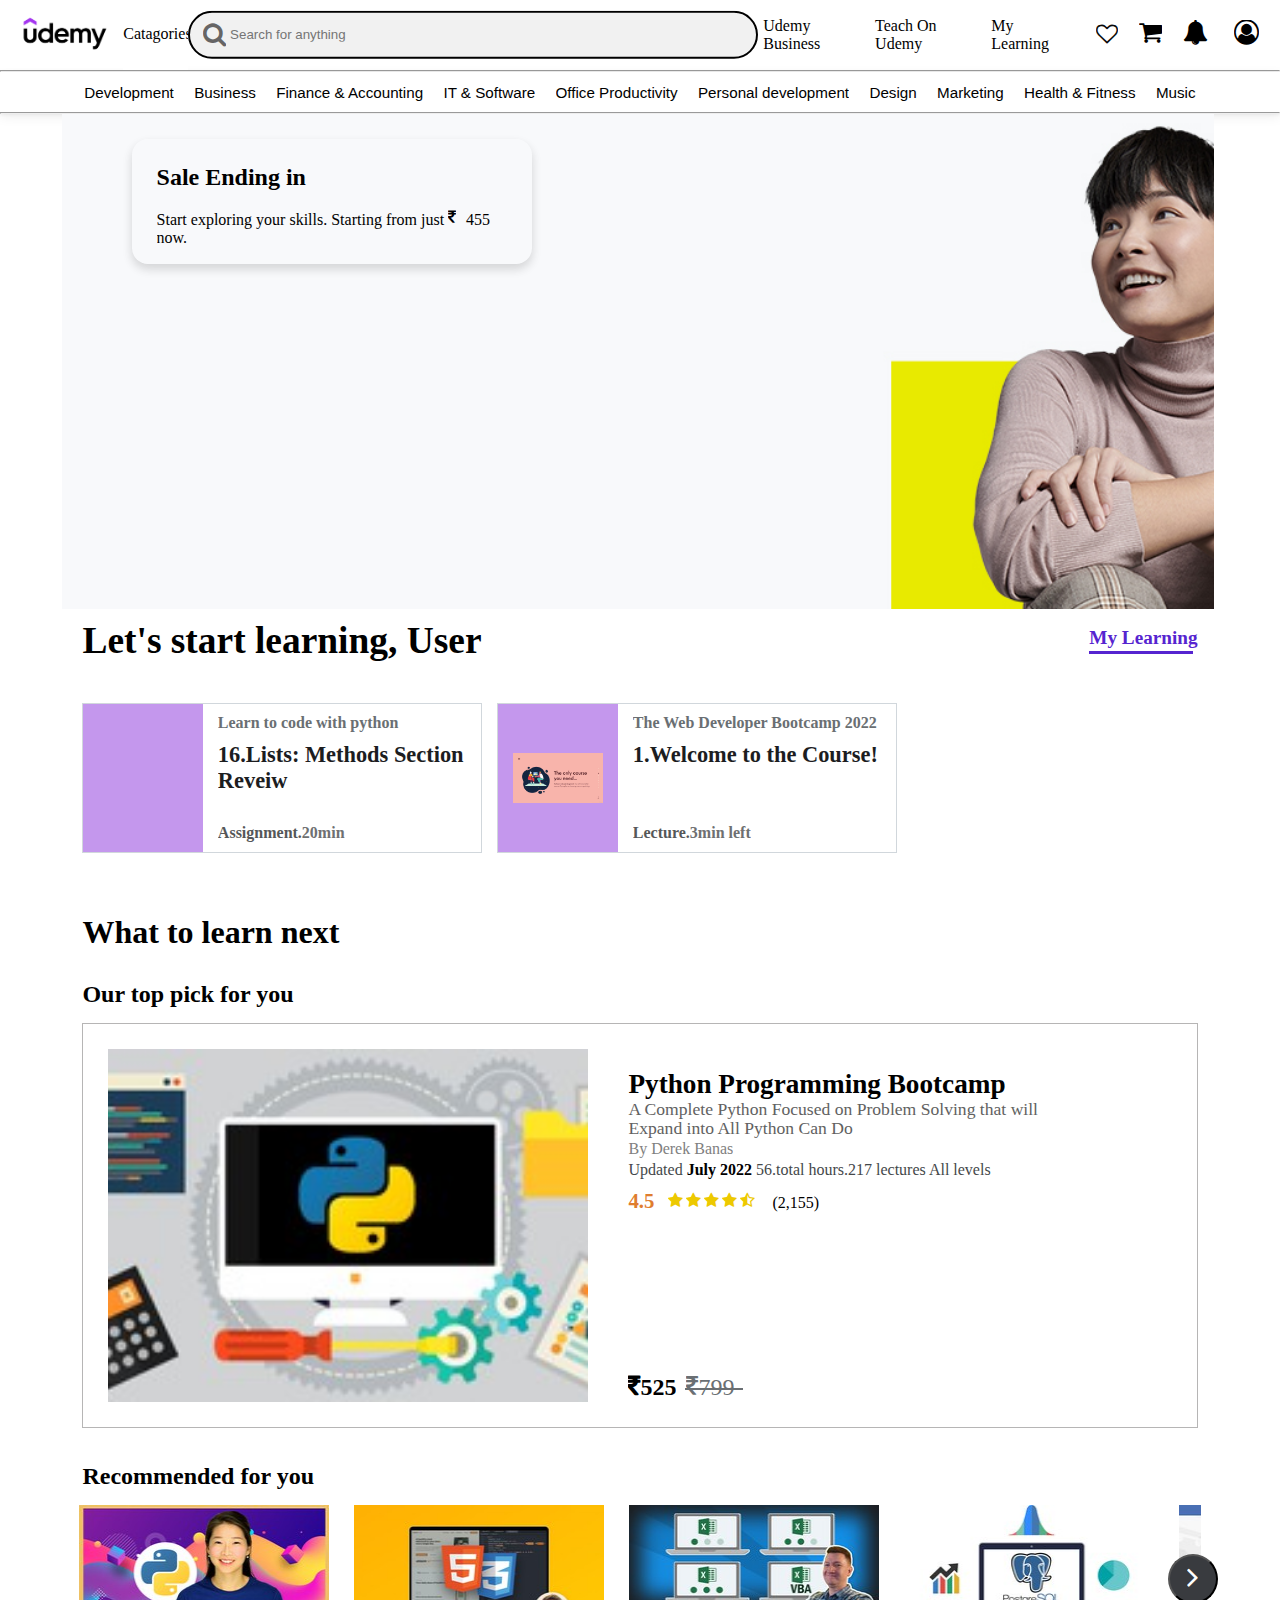
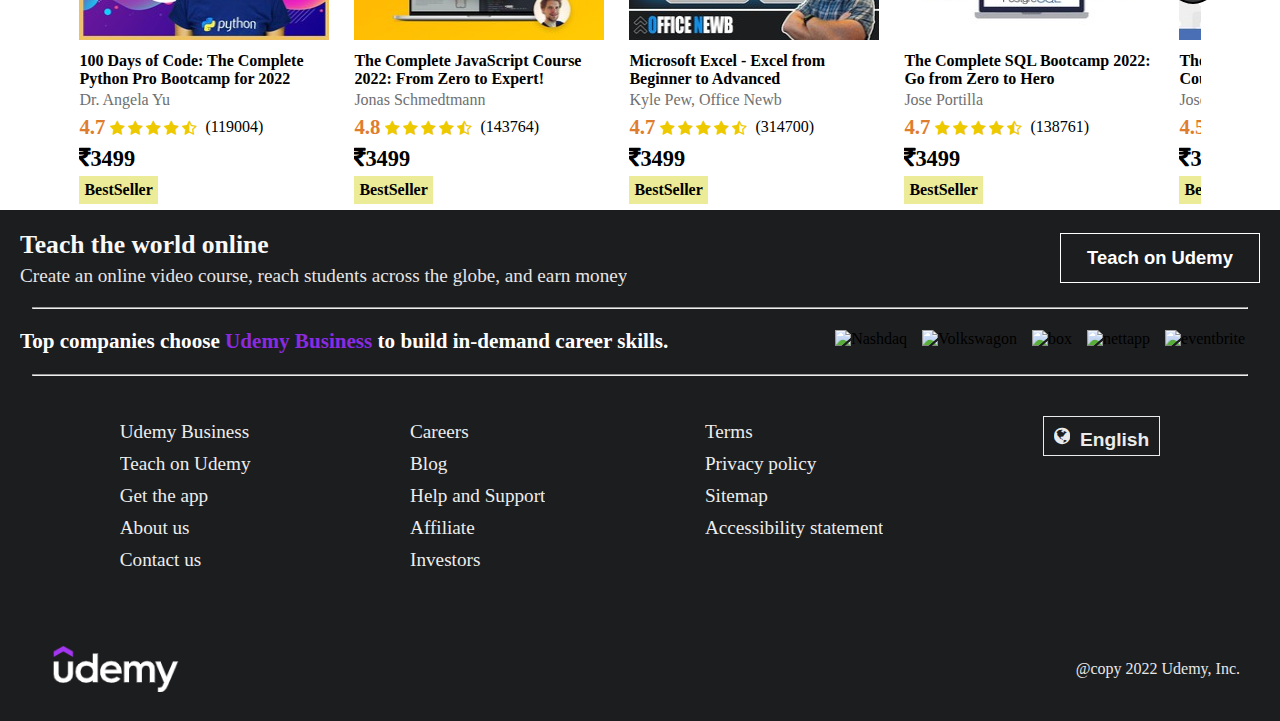
==== index.html @ 0c83ddd2 "Rename MAIN.html to index.html" ====
<!DOCTYPE html>
<html lang="en">
<head>
    <meta charset="UTF-8">
    <meta http-equiv="X-UA-Compatible" content="IE=edge">
    <meta name="viewport" content="width=device-width, initial-scale=1.0">
    <title>MAIN</title>
    <link rel="stylesheet" href="Navbar.css">
    <link rel="stylesheet" href="Course_nav.css">
    <link rel="stylesheet" href="background.css">
    <link rel="stylesheet" href="footer.css">
    <link rel="stylesheet" href="https://cdnjs.cloudflare.com/ajax/libs/font-awesome/4.7.0/css/font-awesome.min.css">
    <link rel="stylesheet" href="Catagory.css">
    <link rel="stylesheet" href="Main_content.css">
</head>
<body>
    <div class="header">
        <div class="logo">
            <img src="default-meta-image-v2.png" alt="udemy">
        </div>
        <div id="catagories">
            <div id="catagories_txt">Catagories</div>
            <ul id="catagory_course_list">
                <li id="Development" class="catagory_items"><div class="submenu-1_text">Development<i class="fa fa-angle-right"></i></div>
                    <ul id="development_list" class="catagory_sub_list">
                        <li id="webdev" class="development_items"><div class="submenu-2_text">Web Development<i class="fa fa-angle-right"></i></div>
                            <ul id="webdev_list" class="sub_Devlopment_list sub_sub_list">
                                <li class="sub_development_items"><div class="submenu-3_text">Popular Topics</div></li>
                                <li class="sub_development_items"><div class="submenu-3_text">Javascript<i class="fa fa-angle-right"></i></div></li>
                                <li class="sub_development_items"><div class="submenu-3_text">React<i class="fa fa-angle-right"></i></div></li>
                                <li class="sub_development_items"><div class="submenu-3_text">Angular<i class="fa fa-angle-right"></i></div></li>
                                <li class="sub_development_items"><div class="submenu-3_text">CSS<i class="fa fa-angle-right"></i></div></li>
                                <li class="sub_development_items"><div class="submenu-3_text">Node.Js<i class="fa fa-angle-right"></i></div></li>
                                <li class="sub_development_items"><div class="submenu-3_text">PHP<i class="fa fa-angle-right"></i></div></li>
                                <li class="sub_development_items"><div class="submenu-3_text">HTML5<i class="fa fa-angle-right"></i></div></li>
                                <li class="sub_development_items"><div class="submenu-3_text">Vue JS<i class="fa fa-angle-right"></i></div></li>
                            </ul>
                        </li>
                        <li id="dataSc"class="development_items"><div class="submenu-2_text">Data Science<i class="fa fa-angle-right"></i></div>
                            <ul id="dataSc_list" class="sub_Devlopment_list">
                                <li class="sub_development_items"><div class="submenu-3_text">Popular Topics</div></li>
                                <li class="sub_development_items"><div class="submenu-3_text">Python<i class="fa fa-angle-right"></i></div></li>
                                <li class="sub_development_items"><div class="submenu-3_text">Machine Learning<i class="fa fa-angle-right"></i></div></li>
                                <li class="sub_development_items"><div class="submenu-3_text">Deep Learning<i class="fa fa-angle-right"></i></div></li>
                                <li class="sub_development_items"><div class="submenu-3_text">Data Analysis<i class="fa fa-angle-right"></i></div></li>
                                <li class="sub_development_items"><div class="submenu-3_text">Artificial Intelligence<i class="fa fa-angle-right"></i></div></li>
                                <li class="sub_development_items"><div class="submenu-3_text">R (Programming Language)<i class="fa fa-angle-right"></i></div></li>
                                <li class="sub_development_items"><div class="submenu-3_text">Statistics<i class="fa fa-angle-right"></i></div></li>
                                <li class="sub_development_items"><div class="submenu-3_text">Natural Language Processing<i class="fa fa-angle-right"></i></div></li>
                            </ul>
                        </li>
                        <li id="Mobdev" class="development_items"><div class="submenu-2_text">Mobile Development<i class="fa fa-angle-right"></i></div>
                            <ul id="Mobdev_list" class="sub_Devlopment_list">
                                <li class="sub_development_items"><div class="submenu-3_text">Popular Topics</div></li>
                                <li class="sub_development_items"><div class="submenu-3_text">Google Flutter<i class="fa fa-angle-right"></i></div></li>
                                <li class="sub_development_items"><div class="submenu-3_text">IOS Development<i class="fa fa-angle-right"></i></div></li>
                                <li class="sub_development_items"><div class="submenu-3_text">Android Development<i class="fa fa-angle-right"></i></div></li>
                                <li class="sub_development_items"><div class="submenu-3_text">Swift<i class="fa fa-angle-right"></i></div></li>
                                <li class="sub_development_items"><div class="submenu-3_text">React Native<i class="fa fa-angle-right"></i></div></li>
                                <li class="sub_development_items"><div class="submenu-3_text">Dart (Programming Language)<i class="fa fa-angle-right"></i></div></li>
                                <li class="sub_development_items"><div class="submenu-3_text">Kotlin<i class="fa fa-angle-right"></i></div></li>
                                <li class="sub_development_items"><div class="submenu-3_text">Mobile App Development<i class="fa fa-angle-right"></i></div></li>
                                <li class="sub_development_items"><div class="submenu-3_text">SwiftUI<i class="fa fa-angle-right"></i></div></li>
                            </ul>
                        </li>
                        <li id="progLang" class="development_items"><div class="submenu-2_text">Programming Languages<i class="fa fa-angle-right"></i></div>
                            <ul id="progLang_list"class="sub_Devlopment_list">
                                <li class="sub_development_items"><div class="submenu-3_text">Popular Topics</div></li>
                                <li class="sub_development_items"><div class="submenu-3_text">Python<i class="fa fa-angle-right"></i></div></li>
                                <li class="sub_development_items"><div class="submenu-3_text">Java<i class="fa fa-angle-right"></i></div></li>
                                <li class="sub_development_items"><div class="submenu-3_text">C#<i class="fa fa-angle-right"></i></div></li>
                                <li class="sub_development_items"><div class="submenu-3_text">React<i class="fa fa-angle-right"></i></div></li>
                                <li class="sub_development_items"><div class="submenu-3_text">C++<i class="fa fa-angle-right"></i></div></li>
                                <li class="sub_development_items"><div class="submenu-3_text">Javascript<i class="fa fa-angle-right"></i></div></li>
                                <li class="sub_development_items"><div class="submenu-3_text">Go (Programming Language)<i class="fa fa-angle-right"></i></div></li>
                                <li class="sub_development_items"><div class="submenu-3_text">Spring Framework<i class="fa fa-angle-right"></i></div></li>
                                <li class="sub_development_items"><div class="submenu-3_text">C (Programming Language)<i class="fa fa-angle-right"></i></div></li>
                            </ul>
                        </li>
                        <li id="gameDev" class="development_items"><div class="submenu-2_text">Game Development<i class="fa fa-angle-right"></i></div>
                            <ul id="gameDev_list" class="sub_Devlopment_list">
                                <li class="sub_development_items"><div class="submenu-3_text">Popular Topics</div></li>
                                <li class="sub_development_items"><div class="submenu-3_text">Unity<i class="fa fa-angle-right"></i></div></li>
                                <li class="sub_development_items"><div class="submenu-3_text">Unreal Engine<i class="fa fa-angle-right"></i></div></li>
                                <li class="sub_development_items"><div class="submenu-3_text">Game Development Fundamentals<i class="fa fa-angle-right"></i></div></li>
                                <li class="sub_development_items"><div class="submenu-3_text">C#<i class="fa fa-angle-right"></i></div></li>
                                <li class="sub_development_items"><div class="submenu-3_text">3D Game Development<i class="fa fa-angle-right"></i></div></li>
                                <li class="sub_development_items"><div class="submenu-3_text">C++<i class="fa fa-angle-right"></i></div></li>
                                <li class="sub_development_items"><div class="submenu-3_text">Unreal Engine Blueprints<i class="fa fa-angle-right"></i></div></li>
                                <li class="sub_development_items"><div class="submenu-3_text">2D Game Development<i class="fa fa-angle-right"></i></div></li>
                                <li class="sub_development_items"><div class="submenu-3_text">Mobile Game Development<i class="fa fa-angle-right"></i></div></li>
                            </ul>
                        </li>
                        <li id="dataBase" class="development_items"><div class="submenu-2_text">Database Design & Development<i class="fa fa-angle-right"></i></div>
                            <ul id="dataBase_list" class="sub_Devlopment_list">
                                <li class="sub_development_items"><div class="submenu-3_text">Popular Topics</div></li>
                                <li class="sub_development_items"><div class="submenu-3_text">SQL<i class="fa fa-angle-right"></i></div></li>
                                <li class="sub_development_items"><div class="submenu-3_text">My SQL<i class="fa fa-angle-right"></i></div></li>
                                <li class="sub_development_items"><div class="submenu-3_text">Oracle SQL<i class="fa fa-angle-right"></i></div></li>
                                <li class="sub_development_items"><div class="submenu-3_text">Database Management<i class="fa fa-angle-right"></i></div></li>
                                <li class="sub_development_items"><div class="submenu-3_text">Mongo DB<i class="fa fa-angle-right"></i></div></li>
                                <li class="sub_development_items"><div class="submenu-3_text">Apache Kafka<i class="fa fa-angle-right"></i></div></li>
                                <li class="sub_development_items"><div class="submenu-3_text">SQL Server<i class="fa fa-angle-right"></i></div></li>
                                <li class="sub_development_items"><div class="submenu-3_text">Database Programming<i class="fa fa-angle-right"></i></div></li>
                                <li class="sub_development_items"><div class="submenu-3_text">Postgre SQL<i class="fa fa-angle-right"></i></div></li>
                            </ul>
                        </li>
                        <li id="softTest" class="development_items"><div class="submenu-2_text">Software Testing<i class="fa fa-angle-right"></i></div>
                            <ul id="softTest_list" class="sub_Devlopment_list">
                                <li class="sub_development_items"><div class="submenu-3_text">Popular Topics</div></li>
                                <li class="sub_development_items"><div class="submenu-3_text">Selenium WebDriver<i class="fa fa-angle-right"></i></div></li>
                                <li class="sub_development_items"><div class="submenu-3_text">Java<i class="fa fa-angle-right"></i></div></li>
                                <li class="sub_development_items"><div class="submenu-3_text">Automation Testing<i class="fa fa-angle-right"></i></div></li>
                                <li class="sub_development_items"><div class="submenu-3_text">Selenium Testing Framework<i class="fa fa-angle-right"></i></div></li>
                                <li class="sub_development_items"><div class="submenu-3_text">API Testing<i class="fa fa-angle-right"></i></div></li>
                                <li class="sub_development_items"><div class="submenu-3_text">Postman<i class="fa fa-angle-right"></i></div></li>
                                <li class="sub_development_items"><div class="submenu-3_text">Javascript<i class="fa fa-angle-right"></i></div></li>
                                <li class="sub_development_items"><div class="submenu-3_text">Cypress.io<i class="fa fa-angle-right"></i></div></li>
                            </ul>
                        </li>
                        <li id="softEng" class="development_items"><div class="submenu-2_text">Software Engineering<i class="fa fa-angle-right"></i></div>
                            <ul id="softEng_list" class="sub_Devlopment_list">
                                <li class="sub_development_items"><div class="submenu-3_text">Popular Topics</div></li>
                                <li class="sub_development_items"><div class="submenu-3_text">Data Structures<i class="fa fa-angle-right"></i></div></li>
                                <li class="sub_development_items"><div class="submenu-3_text">Coding Interveiw<i class="fa fa-angle-right"></i></div></li>
                                <li class="sub_development_items"><div class="submenu-3_text">Algorithms<i class="fa fa-angle-right"></i></div></li>
                                <li class="sub_development_items"><div class="submenu-3_text">Microservices<i class="fa fa-angle-right"></i></div></li>
                                <li class="sub_development_items"><div class="submenu-3_text">Kubernetes<i class="fa fa-angle-right"></i></div></li>
                                <li class="sub_development_items"><div class="submenu-3_text">Certified Kubernetes Developer (CKAD)<i class="fa fa-angle-right"></i></div></li>
                                <li class="sub_development_items"><div class="submenu-3_text">Pyhon<i class="fa fa-angle-right"></i></div></li>
                                <li class="sub_development_items"><div class="submenu-3_text">Software Architecture<i class="fa fa-angle-right"></i></div></li>
                                <li class="sub_development_items"><div class="submenu-3_text">Apache Airflow<i class="fa fa-angle-right"></i></div></li>
                            </ul>
                        </li>
                        <li id="softDevTools" class="development_items"><div class="submenu-2_text">Software Development Tools<i class="fa fa-angle-right"></i></div>
                            <ul id="softDevTools_list" class="sub_Devlopment_list">
                                <li class="sub_development_items"><div class="submenu-3_text">Popular Topics</div></li>
                                <li class="sub_development_items"><div class="submenu-3_text">Git<i class="fa fa-angle-right"></i></div></li>
                                <li class="sub_development_items"><div class="submenu-3_text">Docker<i class="fa fa-angle-right"></i></div></li>
                                <li class="sub_development_items"><div class="submenu-3_text">Kubernetes<i class="fa fa-angle-right"></i></div></li>
                                <li class="sub_development_items"><div class="submenu-3_text">JIRA<i class="fa fa-angle-right"></i></div></li>
                                <li class="sub_development_items"><div class="submenu-3_text">DevOps<i class="fa fa-angle-right"></i></div></li>
                                <li class="sub_development_items"><div class="submenu-3_text">Confluence<i class="fa fa-angle-right"></i></div></li>
                                <li class="sub_development_items"><div class="submenu-3_text">Jenkins<i class="fa fa-angle-right"></i></div></li>
                                <li class="sub_development_items"><div class="submenu-3_text">Node.Js<i class="fa fa-angle-right"></i></div></li>
                                <li class="sub_development_items"><div class="submenu-3_text">Continuous Intregation<i class="fa fa-angle-right"></i></div></li>
                            </ul>
                        </li>
                        <li id="no-codeDev" class="development_items"><div class="submenu-2_text">No-Code Development<i class="fa fa-angle-right"></i></div>
                            <ul id="no-codeDev_list" class="sub_Devlopment_list">
                                <li class="sub_development_items"><div class="submenu-3_text">Popular Topics</div></li>
                                <li class="sub_development_items"><div class="submenu-3_text">Elementor<i class="fa fa-angle-right"></i></div></li>
                                <li class="sub_development_items"><div class="submenu-3_text">Bubble Visual Programming<i class="fa fa-angle-right"></i></div></li>
                                <li class="sub_development_items"><div class="submenu-3_text">Word Press<i class="fa fa-angle-right"></i></div></li>
                                <li class="sub_development_items"><div class="submenu-3_text">Wix<i class="fa fa-angle-right"></i></div></li>
                                <li class="sub_development_items"><div class="submenu-3_text">Web Design<i class="fa fa-angle-right"></i></div></li>
                                <li class="sub_development_items"><div class="submenu-3_text">Artificial Intelligence<i class="fa fa-angle-right"></i></div></li>
                                <li class="sub_development_items"><div class="submenu-3_text">Airtable<i class="fa fa-angle-right"></i></div></li>
                                <li class="sub_development_items"><div class="submenu-3_text">Microsoft Power Platform<i class="fa fa-angle-right"></i></div></li>
                                <li class="sub_development_items"><div class="submenu-3_text">Microsoft Power Automate<i class="fa fa-angle-right"></i></div></li>
                            </ul>
                        </li>
                    </ul>
                </li>
                <li id="business" class="catagory_items"><div class="submenu-1_text">Business<i class="fa fa-angle-right"></i></div>
                    <ul id="business_list" class="catagory_sub_list">
                        <li id="Entrepreneur" class="business_items"><div class="submenu-2_text">Entrepreneurship<i class="fa fa-angle-right"></i></div></li>
                        <li id="Communication" class="business_items"><div class="submenu-2_text">Communication<i class="fa fa-angle-right"></i></div></li>
                        <li id="Management" class="business_items"><div class="submenu-2_text">Management<i class="fa fa-angle-right"></i></div></li>
                        <li id="Sales" class="business_items"><div class="submenu-2_text">Sales<i class="fa fa-angle-right"></i></div></li>
                        <li id="busStrategy" class="business_items"><div class="submenu-2_text">Business Strategy<i class="fa fa-angle-right"></i></div></li>
                        <li id="Operations" class="business_items"><div class="submenu-2_text">Operations<i class="fa fa-angle-right"></i></div></li>
                        <li id="projManage" class="business_items"><div class="submenu-2_text">Project Management<i class="fa fa-angle-right"></i></div></li>
                        <li id="Busi_law" class="business_items"><div class="submenu-2_text">Business Law<i class="fa fa-angle-right"></i></div></li>
                        <li id="Busi_analytics" class="business_items"><div class="submenu-2_text">Buisiness Analytics & Intelligence<i class="fa fa-angle-right"></i></div></li>
                        <li id="humanResource" class="business_items"><div class="submenu-2_text">Human Resources<i class="fa fa-angle-right"></i></div></li>
                        <li id="Industry" class="business_items"><div class="submenu-2_text">Industry<i class="fa fa-angle-right"></i></div></li>
                        <li id="e-commerce" class="business_items"><div class="submenu-2_text">E-Commerce<i class="fa fa-angle-right"></i></div></li>
                        <li id="media" class="business_items"><div class="submenu-2_text">Media<i class="fa fa-angle-right"></i></div></li>
                        <li id="realEstate" class="business_items"><div class="submenu-2_text">Real Estate<i class="fa fa-angle-right"></i></div></li>
                        <li id="othBusiness" class="business_items"><div class="submenu-2_text">Other Business<i class="fa fa-angle-right"></i></div></li>
                    </ul>
                </li>
                <li id="Finance" class="catagory_items"><div class="submenu-1_text">Fianace & Accounting<i class="fa fa-angle-right"></i></div>
                    <ul id="finance_list" class="catagory_sub_list">
                        <li class="finance_items"><div class="submenu-2_text">Account & Book<i class="fa fa-angle-right"></i></div></li>
                        <li class="finance_items"><div class="submenu-2_text">Complience<i class="fa fa-angle-right"></i></div></li>
                        <li class="finance_items"><div class="submenu-2_text">Cryptocurrency & Blockchain<i class="fa fa-angle-right"></i></div></li>
                        <li class="finance_items"><div class="submenu-2_text">Economics<i class="fa fa-angle-right"></i></div></li>
                        <li class="finance_items"><div class="submenu-2_text">Finance</div></li>
                        <li class="finance_items"><div class="submenu-2_text">Finance cert & Exam Prep<i class="fa fa-angle-right"></i></div></li>
                        <li class="finance_items"><div class="submenu-2_text">Financial Modeling & Analysis<i class="fa fa-angle-right"></i></div></li>
                        <li class="finance_items"><div class="submenu-2_text">Investing & Trading<i class="fa fa-angle-right"></i></div></li>
                        <li class="finance_items"><div class="submenu-2_text">Money Management Tools<i class="fa fa-angle-right"></i></div></li>
                        <li class="finance_items"><div class="submenu-2_text">Taxes<i class="fa fa-angle-right"></i></div></li>
                        <li class="finance_items"><div class="submenu-2_text">Other Fianace & Accounting<i class="fa fa-angle-right"></i></div></li>
                    </ul>
                </li>
                <li id="IT" class="catagory_items"><div class="submenu-1_text">IT & Software<i class="fa fa-angle-right"></i></div>
                    <ul id="IT_list" class="catagory_sub_list">
                        <li class="IT_items"><div class="submenu-2_text">IT Certifications<i class="fa fa-angle-right"></i></div></li>
                        <li class="IT_items"><div class="submenu-2_text">Network & Security<i class="fa fa-angle-right"></i></div></li>
                        <li class="IT_items"><div class="submenu-2_text">Hardware<i class="fa fa-angle-right"></i></div></li>
                        <li class="IT_items"><div class="submenu-2_text">Operating Systems & servers<i class="fa fa-angle-right"></i></div></li>
                        <li class="IT_items"><div class="submenu-2_text">Other IT & Software<i class="fa fa-angle-right"></i></div></li>
                    </ul>
                </li>
                <li id="Office" class="catagory_items"><div class="submenu-1_text">Office & Productivity<i class="fa fa-angle-right"></i></div>
                    <ul id="Office_list" class="catagory_sub_list">
                        <li class="office_items"><div class="submenu-2_text">Microsoft<i class="fa fa-angle-right"></i></div></li>
                        <li class="office_items"><div class="submenu-2_text">Apple<i class="fa fa-angle-right"></i></div></li>
                        <li class="office_items"><div class="submenu-2_text">Google<i class="fa fa-angle-right"></i></div></li>
                        <li class="office_items"><div class="submenu-2_text">SAP<i class="fa fa-angle-right"></i></div></li>
                        <li class="office_items"><div class="submenu-2_text">Oracle<i class="fa fa-angle-right"></i></div></li>
                        <li class="office_items"><div class="submenu-2_text">Other Office Productivity<i class="fa fa-angle-right"></i></div></li>
                    </ul>
                </li>
                <li id="Personal" class="catagory_items"><div class="submenu-1_text">Personal Development<i class="fa fa-angle-right"></i></div>
                    <ul id="personal_list" class="catagory_sub_list">
                        <li class="personal_items"><div class="submenu-2_text">Personal Transformation<i class="fa fa-angle-right"></i></div></li>
                        <li class="personal_items"><div class="submenu-2_text">Persoanl Productivity<i class="fa fa-angle-right"></i></div></li>
                        <li class="personal_items"><div class="submenu-2_text">Leadership<i class="fa fa-angle-right"></i></div></li>
                        <li class="personal_items"><div class="submenu-2_text">Career Development<i class="fa fa-angle-right"></i></div></li>
                        <li class="personal_items"><div class="submenu-2_text">Parenting & Relationships<i class="fa fa-angle-right"></i></div></li>
                        <li class="personal_items"><div class="submenu-2_text">Happiness<i class="fa fa-angle-right"></i></div></li>
                        <li class="personal_items"><div class="submenu-2_text">Esoteric Practices<i class="fa fa-angle-right"></i></div></li>
                        <li class="personal_items"><div class="submenu-2_text">Relegion & Spirituality<i class="fa fa-angle-right"></i></div></li>
                        <li class="personal_items"><div class="submenu-2_text">Personal Brand Building<i class="fa fa-angle-right"></i></div></li>
                        <li class="personal_items"><div class="submenu-2_text">Creativity<i class="fa fa-angle-right"></i></div></li>
                        <li class="personal_items"><div class="submenu-2_text">Influence<i class="fa fa-angle-right"></i></div></li>
                        <li class="personal_items"><div class="submenu-2_text">Self Esteem & Confidence<i class="fa fa-angle-right"></i></div></li>
                        <li class="personal_items"><div class="submenu-2_text">Stress Management<i class="fa fa-angle-right"></i></div></li>
                        <li class="personal_items"><div class="submenu-2_text">Memory & Study Skills<i class="fa fa-angle-right"></i></div></li>
                        <li class="personal_items"><div class="submenu-2_text">Motivation<i class="fa fa-angle-right"></i></div></li>
                        <li class="personal_items"><div class="submenu-2_text">Other Persoanl Development<i class="fa fa-angle-right"></i></div></li>
                    </ul>
                </li>
                <li id="Design" class="catagory_items"><div class="submenu-1_text">Design<i class="fa fa-angle-right"></i></div>
                    <ul id="design_list" class="catagory_sub_list">
                        <li class="design_items"><div class="submenu-2_text">Web Design<i class="fa fa-angle-right"></i></div></li>
                        <li class="design_items"><div class="submenu-2_text">Graphic Design & Illustration<i class="fa fa-angle-right"></i></div></li>
                        <li class="design_items"><div class="submenu-2_text">Design Tools<i class="fa fa-angle-right"></i></div></li>
                        <li class="design_items"><div class="submenu-2_text">User Experience Design<i class="fa fa-angle-right"></i></div></li>
                        <li class="design_items"><div class="submenu-2_text">Game Design<i class="fa fa-angle-right"></i></div></li>
                        <li class="design_items"><div class="submenu-2_text">3D & Animation<i class="fa fa-angle-right"></i></div></li>
                        <li class="design_items"><div class="submenu-2_text">Fashion Design<i class="fa fa-angle-right"></i></div></li>
                        <li class="design_items"><div class="submenu-2_text">Architectural Design<i class="fa fa-angle-right"></i></div></li>
                        <li class="design_items"><div class="submenu-2_text">Interior Design<i class="fa fa-angle-right"></i></div></li>
                        <li class="design_items"><div class="submenu-2_text">Other Design<i class="fa fa-angle-right"></i></div></li>
                    </ul>
                </li>
                <li id="Marketing" class="catagory_items"><div class="submenu-1_text">Marketing<i class="fa fa-angle-right"></i></div>
                    <ul id="marketing_list" class="catagory_sub_list">
                        <li class="marketing_items"><div class="submenu-2_text">Digital Marketing<i class="fa fa-angle-right"></i></div></li>
                        <li class="marketing_items"><div class="submenu-2_text">Search Engine Optimisation<i class="fa fa-angle-right"></i></div></li>
                        <li class="marketing_items"><div class="submenu-2_text">Social Media Marketing<i class="fa fa-angle-right"></i></div></li>
                        <li class="marketing_items"><div class="submenu-2_text">Branding<i class="fa fa-angle-right"></i></div></li>
                        <li class="marketing_items"><div class="submenu-2_text">Marketing Fundamentals<i class="fa fa-angle-right"></i></div></li>
                        <li class="marketing_items"><div class="submenu-2_text">Marketing Analytics & Automation<i class="fa fa-angle-right"></i></div></li>
                        <li class="marketing_items"><div class="submenu-2_text">Public Relations<i class="fa fa-angle-right"></i></div></li>
                        <li class="marketing_items"><div class="submenu-2_text">Paid Advertising<i class="fa fa-angle-right"></i></div></li>
                        <li class="marketing_items"><div class="submenu-2_text">Video & Mobile Marketing<i class="fa fa-angle-right"></i></div></li>
                        <li class="marketing_items"><div class="submenu-2_text">Content Marketing<i class="fa fa-angle-right"></i></div></li>
                        <li class="marketing_items"><div class="submenu-2_text">Growth Hacking<i class="fa fa-angle-right"></i></div></li>
                        <li class="marketing_items"><div class="submenu-2_text">Affiliate Marketing<i class="fa fa-angle-right"></i></div></li>
                        <li class="marketing_items"><div class="submenu-2_text">Product Marketing<i class="fa fa-angle-right"></i></div></li>
                        <li class="marketing_items"><div class="submenu-2_text">Other Marketing<i class="fa fa-angle-right"></i></div></li>
                    </ul>
                </li>
                <li id="Lifestyle" class="catagory_items"><div class="submenu-1_text">Lifestyle<i class="fa fa-angle-right"></i></div>
                    <ul id="lifestyle_list" class="catagory_sub_list">
                        <li class="lifestyle_items"><div class="submenu-2_text">Arts & Crafts<i class="fa fa-angle-right"></i></div></li>
                        <li class="lifestyle_items"><div class="submenu-2_text">Beauty & Makeup<i class="fa fa-angle-right"></i></div></li>
                        <li class="lifestyle_items"><div class="submenu-2_text">Esoteric Practices<i class="fa fa-angle-right"></i></div></li>
                        <li class="lifestyle_items"><div class="submenu-2_text">Food & Berverage<i class="fa fa-angle-right"></i></div></li>
                        <li class="lifestyle_items"><div class="submenu-2_text">Gaming<i class="fa fa-angle-right"></i></div></li>
                        <li class="lifestyle_items"><div class="submenu-2_text">Home Improvement & Gardening<i class="fa fa-angle-right"></i></div></li>
                        <li class="lifestyle_items"><div class="submenu-2_text">Pet Care & Training<i class="fa fa-angle-right"></i></div></li>
                        <li class="lifestyle_items"><div class="submenu-2_text">Travel<i class="fa fa-angle-right"></i></div></li>
                        <li class="lifestyle_items"><div class="submenu-2_text">Other Lifestyle<i class="fa fa-angle-right"></i></div></li>
                    </ul>
                </li>
                <li id="Photography" class="catagory_items"><div class="submenu-1_text">Photography & Video<i class="fa fa-angle-right"></i></div>
                    <ul id="photo_list" class="catagory_sub_list">
                        <li class="photo_items"><div class="submenu-2_text">Digital Photography<i class="fa fa-angle-right"></i></div></li>
                        <li class="photo_items"><div class="submenu-2_text">Photography<i class="fa fa-angle-right"></i></div></li>
                        <li class="photo_items"><div class="submenu-2_text">Potrait Photography<i class="fa fa-angle-right"></i></div></li>
                        <li class="photo_items"><div class="submenu-2_text">Photography Tools<i class="fa fa-angle-right"></i></div></li>
                        <li class="photo_items"><div class="submenu-2_text">Comercial Photography<i class="fa fa-angle-right"></i></div></li>
                        <li class="photo_items"><div class="submenu-2_text">Video Design<i class="fa fa-angle-right"></i></div></li>
                        <li class="photo_items"><div class="submenu-2_text">Other Photography & Video<i class="fa fa-angle-right"></i></div></li>
                    </ul>
                </li>
                <li id="Health" class="catagory_items"><div class="submenu-1_text">Health & Fitness<i class="fa fa-angle-right"></i></div>
                    <ul id="health_list" class="catagory_sub_list">
                        <li class="health_items"><div class="submenu-2_text">Fitness<i class="fa fa-angle-right"></i></div></li>
                        <li class="health_items"><div class="submenu-2_text">General Health<i class="fa fa-angle-right"></i></div></li>
                        <li class="health_items"><div class="submenu-2_text">Sports<i class="fa fa-angle-right"></i></div></li>
                        <li class="health_items"><div class="submenu-2_text">Nutrition & Diet<i class="fa fa-angle-right"></i></div></li>
                        <li class="health_items"><div class="submenu-2_text">Yoga<i class="fa fa-angle-right"></i></div></li>
                        <li class="health_items"><div class="submenu-2_text">Mental Health<i class="fa fa-angle-right"></i></div></li>
                        <li class="health_items"><div class="submenu-2_text">Martial Arts & Self Defence<i class="fa fa-angle-right"></i></div></li>
                        <li class="health_items"><div class="submenu-2_text">Safety & First Aid<i class="fa fa-angle-right"></i></div></li>
                        <li class="health_items"><div class="submenu-2_text">Dance<i class="fa fa-angle-right"></i></div></li>
                        <li class="health_items"><div class="submenu-2_text">Meditation<i class="fa fa-angle-right"></i></div></li>
                        <li class="health_items"><div class="submenu-2_text">Other Health & Fitness<i class="fa fa-angle-right"></i></div></li>
                    </ul>
                </li>
                <li id="Music" class="catagory_items"><div class="submenu-1_text">Music<i class="fa fa-angle-right"></i></div>
                    <ul id="music_list" class="catagory_sub_list">
                        <li class="music_items"><div class="submenu-2_text">Instruments<i class="fa fa-angle-right"></i></div></li>
                        <li class="music_items"><div class="submenu-2_text">Music Production<i class="fa fa-angle-right"></i></div></li>
                        <li class="music_items"><div class="submenu-2_text">Music Fundamentals<i class="fa fa-angle-right"></i></div></li>
                        <li class="music_items"><div class="submenu-2_text">Vocal<i class="fa fa-angle-right"></i></div></li>
                        <li class="music_items"><div class="submenu-2_text">Music Techniques<i class="fa fa-angle-right"></i></div></li>
                        <li class="music_items"><div class="submenu-2_text">Music Softwares<i class="fa fa-angle-right"></i></div></li>
                        <li class="music_items"><div class="submenu-2_text">Other Music<i class="fa fa-angle-right"></i></div></li>
                    </ul>
                </li>
                <li id="Teaching" class="catagory_items"><div class="submenu-1_text">Teaching & Academics<i class="fa fa-angle-right"></i></div>
                    <ul id="teaching_list" class="catagory_sub_list">
                        <li class="teaching_items"><div class="submenu-2_text">Engineering<i class="fa fa-angle-right"></i></div></li>
                        <li class="teaching_items"><div class="submenu-2_text">Humanities<i class="fa fa-angle-right"></i></div></li>
                        <li class="teaching_items"><div class="submenu-2_text">Math<i class="fa fa-angle-right"></i></div></li>
                        <li class="teaching_items"><div class="submenu-2_text">Science<i class="fa fa-angle-right"></i></div></li>
                        <li class="teaching_items"><div class="submenu-2_text">Online Education<i class="fa fa-angle-right"></i></div></li>
                        <li class="teaching_items"><div class="submenu-2_text">Social Science<i class="fa fa-angle-right"></i></div></li>
                        <li class="teaching_items"><div class="submenu-2_text">Language Learning<i class="fa fa-angle-right"></i></div></li>
                        <li class="teaching_items"><div class="submenu-2_text">Teacher Training<i class="fa fa-angle-right"></i></div></li>
                        <li class="teaching_items"><div class="submenu-2_text">Test Prep<i class="fa fa-angle-right"></i></div></li>
                        <li class="teaching_items"><div class="submenu-2_text">Other Teaching & Academics<i class="fa fa-angle-right"></i></div></li>
                    </ul>
                </li>
            </ul>
        </div>
        <div class="Search_head">
            <form action="backend.php">
                <input type="search" placeholder="Search for anything">
                <div class="search_logo"><i class="fa fa-search" style="font-size:25px; color: rgb(102, 101, 101);" ></i></div>
            </form>
        </div>
        <nav>
            <div class="nav-links">Udemy Business</div>
            <div class="nav-links">Teach On Udemy</div>
            <div class="nav-links">My Learning</div>
        </nav>
        <div id="right">
            <div class="nav_like"><i class="fa fa-heart-o" style="font-size:22px; color: rgb(10, 10, 10);" ></i></div>
            <div class="nav_cart"><i class="fa fa-shopping-cart" style="font-size:25px;"></i></div>
            <div class="nav_notify"><i class="fa fa-bell" style="font-size:25px;"></i></div>
            <div class="nav_account"><i class="fa fa-user-circle-o" style="font-size:25px;"></i></div>
        </div>
    </div>
    <hr style="color:rgb(165, 164, 164); width:100%;">
    <div class="course">
        <ul id="course_nav" >
            <li class="course_types" id="course_types_dev">Development<div class="triangle" id="triangle-1"></div></li>
            <li class="course_types" id="course_types_busi">Business<div class="triangle" id="triangle-2"></div></li>
            <li class="course_types" id="course_types_finan">Finance & Accounting<div class="triangle" id="triangle-3"></div></li>
            <li class="course_types" id="course_types_IT">IT & Software<div class="triangle" id="triangle-4"></div></li>
            <li class="course_types" id="course_types_off">Office Productivity<div class="triangle" id="triangle-5"></div></li>
            <li class="course_types" id="course_types_per">Personal development<div class="triangle" id="triangle-6"></div></li>
            <li class="course_types" id="course_types_des">Design<div class="triangle" id="triangle-7"></div></li>
            <li class="course_types" id="course_types_mar">Marketing<div class="triangle" id="triangle-8"></div></li>
            <li class="course_types" id="course_types_health">Health & Fitness<div class="triangle" id="triangle-9"></div></li>
            <li class="course_types" id="course_types_mus">Music<div class="triangle" id="triangle-10"></div></li>
        </ul>
    </div>
    <hr id="hr2"style="color:rgb(165, 164, 164); width:100%;height:0.5px;">
    <!-- couse-nav-links-->
    <div id="course_nav_links">
        <div class="course_type" id="course_dev">
            <div class="course_list_dev">Web Development</div>
            <div class="course_list_dev">Mobile Development</div>
            <div class="course_list_dev">Programming Languages</div>
            <div class="course_list_dev">Game Development</div>
            <div class="course_list_dev">Database Design & Development</div>
            <div class="course_list_dev">Software Testing</div>
        </div>
        <div class="course_type" id="course_bus">
            <div class="course_list_bus">Entrepreneurship</div>
            <div class="course_list_bus">Communication</div>
            <div class="course_list_bus">Management</div>
            <div class="course_list_bus">Sales</div>
            <div class="course_list_bus">Business Strategy</div>
        </div>
        <div class="course_type" id="course_fin">
            <div class="course_list_fin">Accounting & Bookkeeping</div>
            <div class="course_list_fin">Cryptocurrency & Blockchain</div>
            <div class="course_list_fin">Finance</div>
            <div class="course_list_fin">Financial Modelling & Analysis</div>
            <div class="course_list_fin">Investing & Trading</div>
        </div>
        <div class="course_type" id="course_it">
            <div class="course_list_it">IT Certifications</div>
            <div class="course_list_it">Network & Security</div>
            <div class="course_list_it">Hardware</div>
            <div class="course_list_it">Operating Systems & servers</div>
            <div class="course_list_it">Other It & Softwares</div>
        </div>
        <div class="course_type" id="course_office">
            <div class="course_list_office">Microsoft</div>
            <div class="course_list_office">Apple</div>
            <div class="course_list_office">Google</div>
            <div class="course_list_office">SAP</div>
            <div class="course_list_office">Oracle</div>
            <div class="course_list_office">Other Office Productivity</div>
        </div>
        <div class="course_type" id="course_per">
            <div class="course_list_per">Personal Transformation</div>
            <div class="course_list_per">Personal Productivity</div>
            <div class="course_list_per">Leadership</div>
            <div class="course_list_per">Carrer Development</div>
            <div class="course_list_per">Parenting & Relationships</div>
        </div>
        <div class="course_type" id="course_des">
            <div class="course_list_des">Web Design</div>
            <div class="course_list_des">Graphic Design & Illustrations</div>
            <div class="course_list_des">Design Tools</div>
            <div class="course_list_des">User Experience & Design</div>
            <div class="course_list_des">Game Design</div>
            <div class="course_list_des">3D & Animation</div>
        </div>
        <div class="course_type" id="course_mar">
            <div class="course_list_mar">Digital Marketing</div>
            <div class="course_list_mar">Search engine Optimisation</div>
            <div class="course_list_mar">Social Media Marketing</div>
            <div class="course_list_mar">Branding</div>
            <div class="course_list_mar">MArketing Fundamentals</div>
            <div class="course_list_mar">Marketing Analytics & Automation</div>
        </div>
        <div class="course_type" id="course_health">
            <div class="course_list_health">Fitness</div>
            <div class="course_list_health">General Health</div>
            <div class="course_list_health">Sports</div>
            <div class="course_list_health">Nutrition & Diet</div>
            <div class="course_list_health">Yoga</div>
            <div class="course_list_health">Mental Health</div>
        </div>
        <div class="course_type" id="course_music">
            <div class="course_list_music">Instruments</div>
            <div class="course_list_music">Music Production</div>
            <div class="course_list_music">Vocal</div>
            <div class="course_list_music">Music Techniques</div>
            <div class="course_list_music">Music Softwares</div>
        </div>
    </div>
    <!--couse-nav-links-->
    <!-- background image -->
    <div id="banner-area">
        <div id="banner">
            <ul id="poster">
                <li class="poster-img" id="poster-1">
                    <div class="offer_promotion" >
                        <div class="head_txt"><h2>Sale Ending in</h2></div>
                        <br>
                        <div class="body_txt">Start exploring your skills. Starting from just <i class="fa fa-inr"></i>455 now.</div>
                    </div>
                    <div id="poster-img"></div>
                </li>
            </ul>
        </div>
    </div>
    <!-- Main Content -->
    <section id="main_content">
        <div id="mainContent_MyLearning">
            <div id="mainContent_header"><h3>Let's start learning, User</h3></div>
            <a href="http://" target="_blank" id="main_content_my_learning_link">My Learning</a>
        </div>
        <div id="My_learning_cards_area"> 
        </div>
        <section id="whatToLearnNext">
            <h1>What to learn next</h1>
            <div id="ourTopPick">
                <h2>Our top pick for you</h2>
                <div id="pickCard">
                    <div id="pickCardPicture"></div>
                    <div id="pickCardDesc">
                        <div id="pickCardName">Python Programming Bootcamp</div>
                        <div id="pickCardText">A Complete Python Focused on Problem Solving that will Expand into All Python Can Do</div>
                        <div id="pickCardAuthor">By Derek Banas</div>
                        <div id="pickCardTime">Updated <span id="pickCardDateStamp">July 2022</span><span id="totalTime"> 56.total hours</span>.<span id="lectures">217 lectures </span><span id="levels">All levels</span></div>
                        <div id="pickCardRate">
                            <span id="rateValue">4.5</span>
                            <span class="rateStars"><i class="fa fa-star" aria-hidden="true"></i><i class="fa fa-star" aria-hidden="true"></i><i class="fa fa-star" aria-hidden="true"></i><i class="fa fa-star" aria-hidden="true"></i><i class="fa fa-star-half-o" aria-hidden="true"></i></span>
                            <span id="noOfRating"> (2,155)</span>
                        </div>
                        <div id="pickCardPrice"><span><i class="fa fa-inr">525</i></span><span><i class="fa fa-inr">799</i></span></div>
                    </div>
                </div>
            </div>
            <div id="recomended">
                <h2>Recommended for you</h2>
                <div id="recomended_carausel_container">
                    <button id="leftArrow"><i class="fa fa-angle-left" aria-hidden="true"></i></button>
                    <button id="rightArrow"><i class="fa fa-angle-right" aria-hidden="true"></i></button>
                    <div id="recomended_carausel">
                        <div id="recomendedCardsArea">
                        </div>
                    </div>
                </div>
                
            </div>
        </section>
    </section>
    <!-- footer area -->
    <footer>
        <div id="footer-1">
            <div id="footer-1_txt">
                <div id="footer-1_headtxt">Teach the world online</div>
                <div id="footer-1_bodytxt">Create an online video course, reach students across the globe, and earn money</div>
            </div>
            <div id="footer-1_button"><button>Teach on Udemy</button></div>
        </div>
        <hr style="color:rgb(197, 195, 195); width:95%;margin:auto;">
        <div id="footer-2">
            <div id="footer-2_txt">
                Top companies choose <span id="udemy">Udemy Business</span> to build in-demand career skills.
            </div>
            <div id="footer-2_logos">
                <div id="footer-2_logo-1"><img src="https://s.udemycdn.com/partner-logos/v4/nasdaq-light.svg" alt="Nashdaq" heigth="44" width="115"></div>
                <div id="footer-2_logo-2"><img src="https://s.udemycdn.com/partner-logos/v4/volkswagen-light.svg" alt="Volkswagon" heigth="44" width="44"></div>
                <div id="footer-2_logo-3">
                    <img src="https://s.udemycdn.com/partner-logos/v4/box-light.svg" alt="box" heigth="44" width="67">
                </div>
                <div id="footer-2_logo-4">
                    <img src="https://s.udemycdn.com/partner-logos/v4/netapp-light.svg" alt="nettapp" heigth="44" width="115">
                </div>
                <div id="footer-2_logo-5"><img src="https://s.udemycdn.com/partner-logos/v4/eventbrite-light.svg" alt="eventbrite" heigth="44" width="115"></div>
            </div>
        </div>
        <hr style="color:rgb(197, 195, 195); width:95%;margin:auto;">
        <div id="footer-3">
            <div id="footer-3-divisions">
                <div id="footer-3-box-1">
                    <ul id="box-1">
                        <li>Udemy Business</li>
                        <li>Teach on Udemy</li>
                        <li>Get the app</li>
                        <li>About us</li>
                        <li>Contact us</li>
                    </ul>
                </div>
                <div id="footer-3-box-2">
                    <ul id="box-2">
                        <li>Careers</li>
                        <li>Blog</li>
                        <li>Help and Support</li>
                        <li>Affiliate</li>
                        <li>Investors</li>
                    </ul>
                </div>
                <div id="footer-3-box-3">
                    <ul id="box-3">
                        <li>Terms</li>
                        <li>Privacy policy</li>
                        <li>Sitemap</li>
                        <li>Accessibility statement</li>
                    </ul>
                </div>
                <div id="footer-3-box-4"><button><i class="fa fa-globe"></i>English</button></div>
            </div>
        </div>
        <div id="footer-4">
            <img src="Screenshot 2022-04-30 033448.png" alt="udemy" height="100" width="150">
            <div class="copy">
                @copy 2022 Udemy, Inc.
            </div>
        </div>
        
    </footer>
</body>
<script src="navbar.js"></script>
<script src="nav.js"></script>
<script src="catagories.js"></script>
<script src="Course_nav.js"></script>
<script src="Main_content.js"></script>
</html>
---- Navbar.css ----
*{
    padding:0px;
    margin:0px;
    overflow-x:hidden;
    box-sizing: border-box;
}
.header{
    display:flex;
    height: 70px;
    justify-content: space-between;
    align-items: center;
    width: 100%;
    overflow: hidden;
}
#catagories{
    font-size:1rem;
    height:100%;
    vertical-align: baseline;
    padding-top:25px;
    width:auto;
    border:none;
    background-color: white;
}
/* Search Area */
.search_logo{
    position:relative;
    top:-37px;
    left:15px;

}
.Search_head input{
    height:48px;
    border:black solid 2px;
    border-radius: 40px;
    padding-left: 40px;
    background-color:rgb(241, 241, 241);
    width: 100%;
}
.Search_head form{
    transform:translateY(18%);
}
.Search_head{
    width:47%;
    overflow:hidden; 
}
/* .Search_head input[placeholder]{

} */
nav{
    /* background-color: black; */
    display:flex;
    justify-content: center;
    align-items: center;

}
.nav-links{
    /* color:white; */
    margin:0px;
    padding:5px;
    font-size: 1rem;
    
}
.nav_account{
    margin:5px;
    font-size: 30px;
}
.logo img{
    height: 69px;
    width: 130px;
}
#right{
    display:flex;
    justify-content: space-around;
    align-items: center;
    /* border:red solid 1px; */
    width:200px;
    font-size: 30px;
    margin:0px 0px 0px 15px;
}
/* hover */
.nav-links:hover,.course_types:hover,.catagory_course_list:hover,.development_items:hover,.business_items:hover{
    color:blueviolet;
}
---- Course_nav.css ----
*{
    padding:0px;
    margin:0px;
    overflow-x: hidden;
}
/* course-nav-links*/
.triangle{
    width: 0;
	height: 0;
	border-left: 18px solid transparent;
	border-right: 18px solid transparent;
	border-bottom: 12px solid black;
    margin:auto;
    margin-top:1px;
    display:none;
}
#course_nav_links{
    background-color: black;
    width:100%;
    display: none;
    margin:auto;
    height:50px;
    margin-top:-2px;
    overflow:hidden;
}
.course_type{
    margin:auto;
    display:flex;
    flex-direction: row;
    justify-content: center;
    align-items: baseline;
    height:100%;
    overflow: hidden;
}
.course_type div{
    color:whitesmoke;
    padding-top:1%;
    margin:0px 15px;
    font-size:1.05rem;
    vertical-align:middle;
    
}
/* #course_types_dev:hover #triangle{
    position: absolute;
    left:100px;
    border-color: blueviolet; */
/*}*/
.course{
    width:100%;
    margin:auto;
    box-shadow: 0 2px 4px rgb(0 0 0 / 8%), 0 4px 12px rgb(0 0 0 / 8%);
    height:40px;
    box-sizing: border-box;
    overflow: hidden;
}
#course_nav{
    display: flex;
    justify-content: space-evenly;
    align-items: center;
    width:90%;
    margin:auto;
    height: 40px;
    overflow:hidden;
}
.course_types{
    font-size: 0.95rem;
    font-family: udemy sans,sf pro text,-apple-system,BlinkMacSystemFont,Roboto,segoe ui,Helvetica,Arial,sans-serif,apple color emoji,segoe ui emoji,segoe ui symbol;
}
#course_types_dev:hover #triangle-1{display: block;}
#course_types_busi:hover #triangle-2{display: block;}
#course_types_finan:hover #triangle-3{display: block;}
#course_types_IT:hover #triangle-4{display: block;}
#course_types_off:hover #triangle-5{display: block;}
#course_types_per:hover #triangle-6{display: block;}
#course_types_des:hover #triangle-7{display: block;}
#course_types_mar:hover #triangle-8{display: block;}
#course_types_health:hover #triangle-9{display: block;}
#course_types_mus:hover #triangle-10{display: block;}
.course_type div:hover{color:blueviolet;}
---- background.css ----
*{
    padding:0px;
    margin:0px;
    overflow-x:hidden;
}
/* #banner-area{
    border:green solid 1px;
} */
#poster{
    width:90%;
    margin: 0vh 4.88vw;
}
ul{
    list-style: none;
    display:inline-flex;
    /* border: red solid 1px; */
    margin: 0px  auto;
    /* overflow: hidden; */
    padding-bottom: -3px;
    transform: translateX(0vw);
    

}
#poster-img{
    height:55vh;
    width:90vw;
    animation: slide 5s infinite ease-in-out;
    background-image: url("5cd0d275-7f38-4fa9-8bff-aa89f1cc35dd.jpg");
    background-size: cover;
    background-repeat: no-repeat;

}
.offer_promotion{
    /* border:black solid 2px; */
    overflow: hidden;
    padding:25px;
    padding-bottom: 20px;
    width: 400px;
    height: 125px;
    top:5%;
    left:6%;
    position: absolute;
    box-shadow: 0 5px 10px rgba(0, 0, 0, 0.08), 0 5px 12px rgb(0 0 0 / 8%);
    border-radius: 16px;
    z-index:1000;
}
.indicator{
    height: 20px;
    width:20px;
    border-radius: 50%;

    border:black solid 3px;
    text-align: center;
    display:inline-block;
    margin:auto 2px;
}
#indicators{
    display: block;
    position: relative;
    width:100%;
    text-align: center;
    margin:5px auto;
    top:-37px;
}
.indicator:hover,.indicator:active{
    background-color: black;
}
@keyframes slide{
    0%{
        background-image: url("5cd0d275-7f38-4fa9-8bff-aa89f1cc35dd.jpg");
    }
    /* 33%{
        background-image: url("5cd0d275-7f38-4fa9-8bff-aa89f1cc35dd.jpg");
    } */
    34%{
        background-image: url("898b2376-e5af-4dfe-b054-d99bab2dd0eb.jpg");
    }
    /* 66%{
        background-image: url("898b2376-e5af-4dfe-b054-d99bab2dd0eb.jpg");
    } */
    67%{
        background-image: url("e6cc1a30-2dec-4dc5-b0f2-c5b656909d5b.jpg");
    }
    99%{
        background-image: url("e6cc1a30-2dec-4dc5-b0f2-c5b656909d5b.jpg");
    }
}
---- footer.css ----
*{
    padding:0px;
    margin:0px;
    overflow-x: hidden;
}
footer{
    background-color:#1c1d1f;
}
/* footer-1 */
#footer-1,#footer-2{
    padding:20px;
    display:flex;
    justify-content: space-between;
    align-items: center;
}
#footer-1_txt{
    color: rgb(248, 248, 248);
    /* line-height: 2px; */
}
#footer-1_headtxt{
    font-size: 1.6rem;
    font-weight: bold;
}
#footer-1_bodytxt{
    margin-top:5px;
    color: rgb(231, 229, 229);
    font-size: 1.2rem;
    /* font-weight: bold; */
}
#footer-1_button button{
    font-size: 1.15rem;
    font-weight: bold;
    height:50px;
    width:200px;
    color:white;
    background-color: #1c1d1f;
    border: white solid 0.5px;
}
/* footer-1 */
/* footer-2 */
#footer-2_txt{
    color:white;
    font-weight: 700;
    font-size: 1.32rem;
}
#udemy{
    color:blueviolet;
}
#footer-2_logos{
    display: flex;
    flex-wrap: wrap;
    justify-content: space-evenly;
    align-items: center;

}
#footer-2_logo-1,#footer-2_logo-2,#footer-2_logo-3,#footer-2_logo-4,#footer-2_logo-5{
    margin-right: 15px;
}
/* footer-2 */
/* footer-3 */
#footer-3-divisions{
    padding:40px;
    display:flex;
    justify-content: space-around;
}
#box-1,#box-2,#box-3{
    display:flex;
    flex-direction: column;
    font-size: 1.2rem;
    list-style: none;
    color: rgb(237, 237, 237);
    line-height: 2rem;
}
#footer-3-box-4 button{
    height:40px;
    width:auto;
    padding:10px;
    overflow: hidden;
    background-color: #1c1d1f;
    border:rgb(235, 235, 235) solid 1px;
    color: rgb(235, 235, 235);
    font-weight: 700;
    font-size: 1.2rem;
}
.fa{margin-right:10px; font-size: 1.5rem;}
/* footer-3 */
/* footer-4 */
#footer-4{
    padding:20px 40px;
    display: flex;
    justify-content: space-between;
    align-items: center;
    color:rgb(232, 232, 232);
}
#footer-4 img{height: auto;width:150px;}
/* footer-4 */
---- Catagory.css ----
*{
    padding:0px;
    margin:0px;
    overflow-x:hidden;
    box-sizing: border-box;
}

#catagory_course_list{
    position:absolute;
    display:none;
    flex-direction: column;
    border:rgb(204, 204, 204) solid 1px;
    z-index:2000;
    top:71px;
    left:120px;
    width:220px;
    height:600px;
    background-color:white;
    align-items: flex-start;
    padding:10px;
    box-shadow: 0 5px 10px rgba(0, 0, 0, 0.08), 0 5px 12px rgb(0 0 0 / 8%);
}
.catagory_items{
    margin:10px 0px;
}
.catagory_sub_list{
    display:none;
    flex-direction: column;
    position: absolute;
    align-items: flex-start;
    top:0px;
    left:200px;
    height:100%;
    width:500px;
    border-left:rgb(204, 204, 204) solid 1px;
    overflow: hidden;
    margin-left:10px;
    padding:10px;
    height:100%;
    overflow: hidden;
    margin-left:10px;
    padding:10px;
    /* background-color: aqua; */

}
.sub_Devlopment_list,.sub_Business_list{
    display:none;
    flex-direction:column;
    position: absolute;
    top:0px;
    left:275px;
    padding:10px;
    margin-left:10px;
    height:100%;
    border-left:rgb(204, 204, 204) solid 1px;
    color:black;
}
.catagory_sub_list li{
    display: flex;
    margin:10px 0px;
}
.submenu-1_text, .submenu-2_text, .submenu-3_text{
    display:flex;
    width:200px;
    justify-content: space-between;
    align-items:center;
}
.submenu-2_text{
    width:275px;
}
.catagory_sub_list li ul li:first-child{
    color:#6a6f73;
    font-weight: bolder;
}
/* Hover Area */
#catagories:hover #catagory_course_list{
    display: flex;
    width:710px;
}
#Development:hover #development_list{
    display:flex;
}
#business:hover #business_list{
    display:flex;
}
#Finance:hover #finance_list{
    display: flex;
}
#IT:hover #IT_list{
    display:flex;
}
#Office:hover #Office_list{
    display:flex;
}
#Personal:hover #personal_list{
    display:flex;
}
#Design:hover #design_list{
    display:flex;
}
#Marketing:hover #marketing_list{
    display: flex;
}
#Lifestyle:hover #lifestyle_list{
    display: flex;
}
#Photography:hover #photo_list{
    display: flex;
}
#Health:hover #health_list{
    display: flex;
}
#Music:hover #music_list{
    display: flex;
}
#Teaching:hover #teaching_list{
    display: flex;
}
#webdev:hover #webdev_list{display: flex;}
#dataSc:hover #dataSc_list{display:flex;}
#Mobdev:hover #Mobdev_list{display:flex;}
#progLang:hover #progLang_list{display:flex;}
#gameDev:hover #gameDev_list{display:flex;}
#dataBase:hover #dataBase_list{display:flex;}
#softTest:hover #softTest_list{display:flex;}
#softEng:hover #softEng_list{display:flex;}
#softDevTools:hover #softDevTools_list{display:flex;}
#no-codeDev:hover #no-codeDev_list{display:flex;}

#Entrepreneur:hover #Entrepreneur_list{display: flex;}
#Communication:hover #communication_list{display:flex;}
#Management:hover #management_list{display: flex;}
#Sales:hover #sales_list{display:flex;}
#busStrategy:hover #busStrategy_list{display:flex;}
#Operations:hover #operations_list{display:flex;}
#projManage:hover #projManage_list{display: flex;}
#Busi_law:hover #Busi_law_list{display: flex;}
#Busi_analytics:hover #Busi_analytics_list{display: flex;}
#humanResource:hover #humanResource_list{display:flex;}
#Industry:hover #Industry_list{display:flex;}
#e-commerce:hover #e-commerce_list{display:flex;}
#media:hover #media_list{display:flex;}
#realEstate:hover #realEstate_list{display:flex;}
#othBusiness:hover #othBusiness_list{display:flex;}


#catagories:hover #catagories_txt{
    color:blueviolet;
} 
.catagory_items:hover .submenu-1_text{
    color: blueviolet;
}
.catagory_sub_list li:hover .submenu-2_text{
    color:blueviolet;
}
.catagory_sub_list li ul li:hover .submenu-3_text{
    color:blueviolet;
}
.catagory_sub_list li ul li:first-child .submenu-3_text{
    color:#6a6f73;
}
---- Main_content.css ----
*{
    padding:0px;
    margin:0px;
    overflow-x:hidden;
    box-sizing: border-box;
}
#main_content{
    margin-top: 50px;
    /* border:red solid 1px; */
    /* padding:0px 20px; */
    margin:0 4.88vw;

}
#mainContent_MyLearning{
    display:flex;
    justify-content: space-between;
    align-items:center ;
    font-size: 2rem;
    height: 55px;
    margin:0px 20px;
}
#main_content_my_learning_link{
    height: 50%;
    font-size: 1.2rem;
    font-weight: 700;
    color:#5624d0;
    text-decoration: none;
    position: relative;
}
#main_content_my_learning_link::after{
    content: "";
    height: 3px;
    width:100%;
    background-color: #5624d0;
    position: absolute;
    bottom: 0px;
    left:-5px;
}
/* Video cards area */
#My_learning_cards_area{
    margin:0px 20px;
    margin-top:30px;
    width:100%;
    position: relative;
}
.My_learning_video_card{
    margin-top: 5px;
    position: relative;
    float: left;
    margin-right: 15px;
    border:#d1d7dc solid 1px;
    width:400px;
    height:150px;
    display: flex;
}
.My_learning_video{
    width:30%;
    background-color: rgb(196, 151, 237);
    background-image: none;
    background-repeat: no-repeat;
    background-position: center;
    background-size: 75%;
}
.My_learning_video_desc{
    width:70%;
    padding:0px 0px 0px 15px;
}
.my_learning_course_name{
    padding:10px 0px;
    color:#6a6f73;
    font-weight: 700;
}
.mylearning_topic{
    color:#1c1d1f;
    font-size: 1.4rem;
    font-weight: 700;
}
.topic_type_time{
    position:absolute;
    bottom:10px;
    color:#555758;
    font-weight: 900;
}
.topic_time{
    color:#6e7071;
    font-weight:600;
}

#whatToLearnNext{
    width:100%;
    margin-top: 3.8rem;
}
#whatToLearnNext h1{
    margin:0px 20px;
    font-size: 2rem;
    margin-bottom: 30px;
}
#ourTopPick{
    /* border:green solid 1px; */
    margin:0px 20px;
}
#ourTopPick h2{
    margin-bottom: 15px;
}
#pickCard{
    width:100%;
    height: 45vh;
    min-height: 263px;
    border:#b6b5b5 solid 1px;
    display: flex;
    justify-content: flex-start;
    align-items: center;
    padding: 25px;
}
#pickCardPicture{
    background-image: url(ourtoppick.jpg);
    background-size: cover;
    background-repeat: no-repeat;
    background-position: center;
    height:100%;
    width:480px;
}
#pickCardDesc{
    width: 45%;
    height: 100%;
    padding-left: 40px;
    padding-top: 20px;
    display: flex;
    flex-direction: column;
    justify-content:stretch;
    align-items: flex-start;
    position: relative;
}
#pickCardName{
    font-size: 1.7rem;
    font-weight: 700;
}
#pickCardText{
    /* width:70%; */
    font-size: 1.1rem;
    line-height: 1.2rem;
    color: rgb(97, 97, 97);
}
#pickCardAuthor{
    color:gray;
    line-height: 1.4rem;
}
#pickCardTime{
    color: #44484a;
}
#pickCardDateStamp{
    font-weight: 700;
    color: black;
}
#pickCardRate{
    margin-top: 10px;
}
#rateValue{
    margin-right: 10px;
    font-size: 1.3rem;
    letter-spacing: 0.8;
    font-weight: 800;
    color: rgb(223, 125, 46);
}
.rateStars i{
    margin-right: 3px;
    color: rgb(237, 201, 0);
}
#noOfRating{
    margin-left: 10px;;
}
#pickCardPrice{
    vertical-align: bottom;
    position: absolute;
    bottom: 0px;
}
#pickCardPrice i{
    font-weight: 900;
    font-size: 1.5rem;
    position: relative;
}
#pickCardPrice span:nth-child(2) i{
    font-weight: 400;
    color: #6a6f73;
}
#pickCardPrice span:nth-child(2)::after{
    content: "";
    background-color: #6a6f73;
    width:50%;
    height: 2px;
    position: absolute;
    bottom:12px;
    right:1px;
}
#recomended{
    width:100%;
    margin-top: 35px;
    position: relative;
}
#recomended h2{
    margin:0px 20px;
}
#recomended_carausel_container{
    width:100%;
    position: relative;
}
#leftArrow, #rightArrow{
    position: absolute;
    top:20%;
    width:50px;
    height:50px;
    background-color: #393b3f;
    border-radius: 50%;
    z-index: 700;
    
}
#rightArrow{
    right:0px;
}
#leftArrow{
    left:0px;
    display: none;
}
#leftArrow i, #rightArrow i{
    color: white;
    font-size: 2rem;
}
#rightArrow i{
    margin: 0px;
}
#recomended_carausel{
    /* border:red solid 1px; */
    width:97.07%;
    margin: auto;
    margin-top: 15px;
    position: relative;
    min-height: 305px;
    /* min-width: 100%; */
    overflow: hidden;
    /* overflow-x: scroll; */

}
#recomendedCardsArea{
    height: 100%;
    /* border:green solid 1px; */
    /* height:50vh; */
    display: flex;
    /* justify-content: space-between; */
    align-items: flex-start;
    position: absolute;
}
.recomendedCards{
    /* border:black solid 1px; */
    margin-right: 25px;
    /* min-height: 305px; */
    height: 100%;
    width:250px;
    overflow: hidden;
    position: relative;
}
/* .recomendedCardsPic{
    background-image: url(recomendedCards-1.jpg);
    background-repeat: no-repeat;
    background-position: center;
    background-size: cover;
    height: 48%;
    width:100%;
} */
.recomendedCardsPic img{
    width: 250px;
    height: 135px;
    overflow-y: hidden;
}
.recomendedCardsDesc{
    margin-top: 8px;
    width:100%;
    height:50%;
    display: flex;
    flex-direction: column;
    justify-content: flex-start;
    align-items: flex-start;
    position: relative;
}
.recomendedCardsName{
    font-weight: 700;
    font-size: 1rem;
}
.recomendedCardsAuthor{
    margin-top: 3px;
    height: 20px;
    overflow: hidden;
    color: #6e7071;
}
.recomendedCardsRate{
    margin-top: 4px;
    width:80%;
    display: flex;
    align-items: center;
}
.recomendedCardsRate span{
    margin-right: 5px;
}
.recomendedCardsRateValue{
    margin-right: 10px;
    font-size: 1.3rem;
    letter-spacing: 0.8;
    font-weight: 800;
    color: rgb(223, 125, 46);
}
.recomendedCardsRateStars i{
    margin-right: 3px;
    color: rgb(237, 201, 0);
    vertical-align: middle;
}
.recomendedCardsPrice{
    margin-top: 8px;
}
.recomendedCardsPrice i{
    font-weight: 800;
    font-size: 1.4rem;
}
.recomendedCardsBestseller{
    /* margin-top:10px; */
    background-color: #eceb98;
    font-weight: 600;
    padding: 5px;
    position: absolute;
    bottom: 0px;
    left: 0px;

}
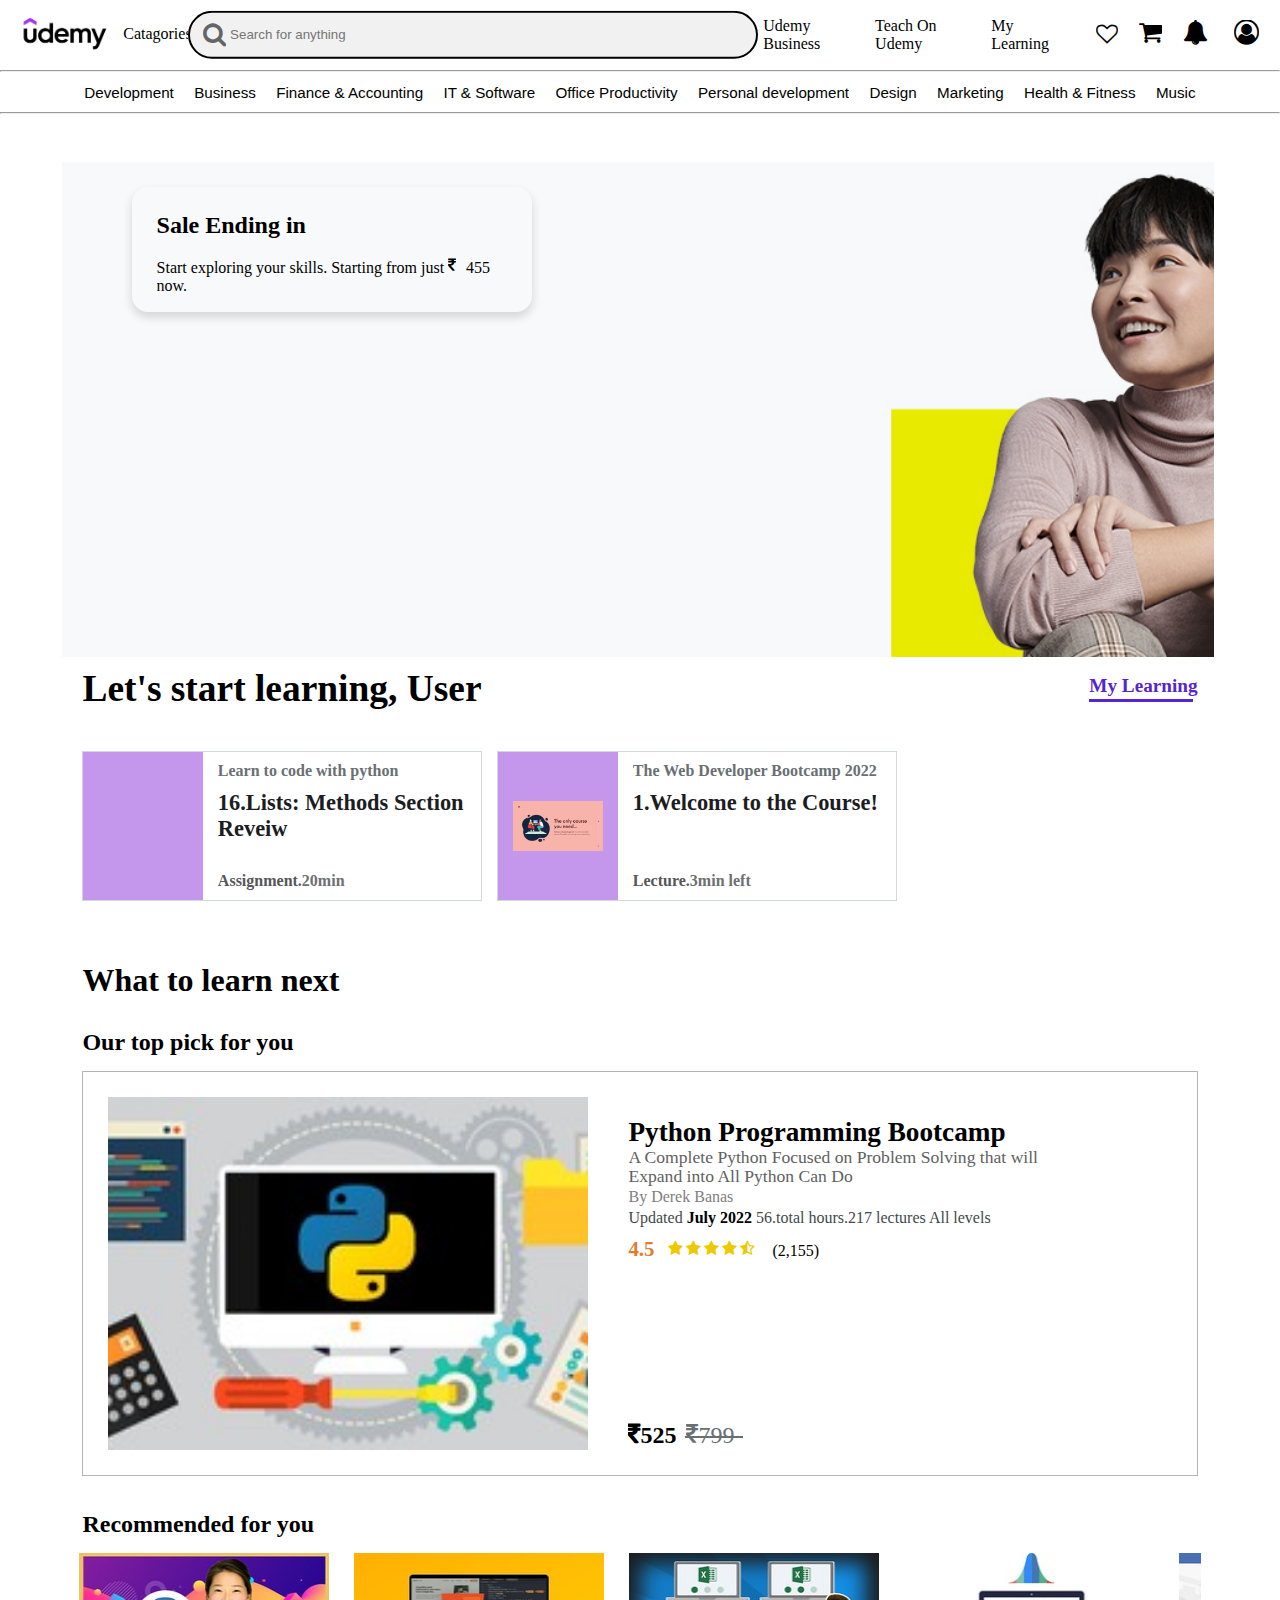
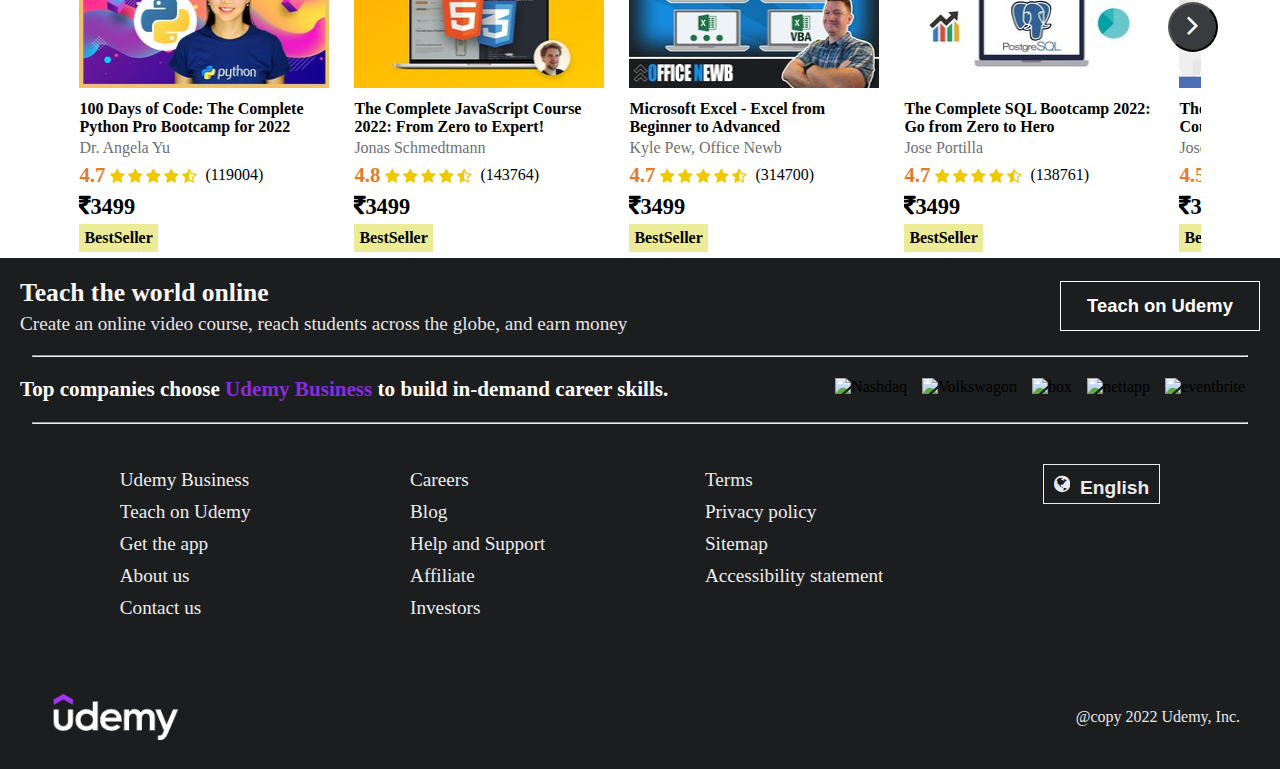
==== commit 53dc2f92: "Add files via upload" ====
--- a/index.html
+++ b/index.html
@@ -352,7 +352,7 @@
         </div>
     </div>
     <hr style="color:rgb(165, 164, 164); width:100%;">
-    <div class="course">
+    <div class="course" onmouseenter="func1()" onmouseleave="func2()">
         <ul id="course_nav" >
             <li class="course_types" id="course_types_dev">Development<div class="triangle" id="triangle-1"></div></li>
             <li class="course_types" id="course_types_busi">Business<div class="triangle" id="triangle-2"></div></li>
@@ -365,86 +365,88 @@
             <li class="course_types" id="course_types_health">Health & Fitness<div class="triangle" id="triangle-9"></div></li>
             <li class="course_types" id="course_types_mus">Music<div class="triangle" id="triangle-10"></div></li>
         </ul>
+        <hr id="hr2"style="color:rgb(165, 164, 164); width:100%;height:0.5px;">
+        <div id="course_nav_links">
+            <div class="course_type" id="course_dev">
+                <div class="course_list_dev">Web Development</div>
+                <div class="course_list_dev">Mobile Development</div>
+                <div class="course_list_dev">Programming Languages</div>
+                <div class="course_list_dev">Game Development</div>
+                <div class="course_list_dev">Database Design & Development</div>
+                <div class="course_list_dev">Software Testing</div>
+            </div>
+            <div class="course_type" id="course_bus">
+                <div class="course_list_bus">Entrepreneurship</div>
+                <div class="course_list_bus">Communication</div>
+                <div class="course_list_bus">Management</div>
+                <div class="course_list_bus">Sales</div>
+                <div class="course_list_bus">Business Strategy</div>
+            </div>
+            <div class="course_type" id="course_fin">
+                <div class="course_list_fin">Accounting & Bookkeeping</div>
+                <div class="course_list_fin">Cryptocurrency & Blockchain</div>
+                <div class="course_list_fin">Finance</div>
+                <div class="course_list_fin">Financial Modelling & Analysis</div>
+                <div class="course_list_fin">Investing & Trading</div>
+            </div>
+            <div class="course_type" id="course_it">
+                <div class="course_list_it">IT Certifications</div>
+                <div class="course_list_it">Network & Security</div>
+                <div class="course_list_it">Hardware</div>
+                <div class="course_list_it">Operating Systems & servers</div>
+                <div class="course_list_it">Other It & Softwares</div>
+            </div>
+            <div class="course_type" id="course_office">
+                <div class="course_list_office">Microsoft</div>
+                <div class="course_list_office">Apple</div>
+                <div class="course_list_office">Google</div>
+                <div class="course_list_office">SAP</div>
+                <div class="course_list_office">Oracle</div>
+                <div class="course_list_office">Other Office Productivity</div>
+            </div>
+            <div class="course_type" id="course_per">
+                <div class="course_list_per">Personal Transformation</div>
+                <div class="course_list_per">Personal Productivity</div>
+                <div class="course_list_per">Leadership</div>
+                <div class="course_list_per">Carrer Development</div>
+                <div class="course_list_per">Parenting & Relationships</div>
+            </div>
+            <div class="course_type" id="course_des">
+                <div class="course_list_des">Web Design</div>
+                <div class="course_list_des">Graphic Design & Illustrations</div>
+                <div class="course_list_des">Design Tools</div>
+                <div class="course_list_des">User Experience & Design</div>
+                <div class="course_list_des">Game Design</div>
+                <div class="course_list_des">3D & Animation</div>
+            </div>
+            <div class="course_type" id="course_mar">
+                <div class="course_list_mar">Digital Marketing</div>
+                <div class="course_list_mar">Search engine Optimisation</div>
+                <div class="course_list_mar">Social Media Marketing</div>
+                <div class="course_list_mar">Branding</div>
+                <div class="course_list_mar">MArketing Fundamentals</div>
+                <div class="course_list_mar">Marketing Analytics & Automation</div>
+            </div>
+            <div class="course_type" id="course_health">
+                <div class="course_list_health">Fitness</div>
+                <div class="course_list_health">General Health</div>
+                <div class="course_list_health">Sports</div>
+                <div class="course_list_health">Nutrition & Diet</div>
+                <div class="course_list_health">Yoga</div>
+                <div class="course_list_health">Mental Health</div>
+            </div>
+            <div class="course_type" id="course_music">
+                <div class="course_list_music">Instruments</div>
+                <div class="course_list_music">Music Production</div>
+                <div class="course_list_music">Vocal</div>
+                <div class="course_list_music">Music Techniques</div>
+                <div class="course_list_music">Music Softwares</div>
+            </div>
+        </div>
     </div>
-    <hr id="hr2"style="color:rgb(165, 164, 164); width:100%;height:0.5px;">
+    
     <!-- couse-nav-links-->
-    <div id="course_nav_links">
-        <div class="course_type" id="course_dev">
-            <div class="course_list_dev">Web Development</div>
-            <div class="course_list_dev">Mobile Development</div>
-            <div class="course_list_dev">Programming Languages</div>
-            <div class="course_list_dev">Game Development</div>
-            <div class="course_list_dev">Database Design & Development</div>
-            <div class="course_list_dev">Software Testing</div>
-        </div>
-        <div class="course_type" id="course_bus">
-            <div class="course_list_bus">Entrepreneurship</div>
-            <div class="course_list_bus">Communication</div>
-            <div class="course_list_bus">Management</div>
-            <div class="course_list_bus">Sales</div>
-            <div class="course_list_bus">Business Strategy</div>
-        </div>
-        <div class="course_type" id="course_fin">
-            <div class="course_list_fin">Accounting & Bookkeeping</div>
-            <div class="course_list_fin">Cryptocurrency & Blockchain</div>
-            <div class="course_list_fin">Finance</div>
-            <div class="course_list_fin">Financial Modelling & Analysis</div>
-            <div class="course_list_fin">Investing & Trading</div>
-        </div>
-        <div class="course_type" id="course_it">
-            <div class="course_list_it">IT Certifications</div>
-            <div class="course_list_it">Network & Security</div>
-            <div class="course_list_it">Hardware</div>
-            <div class="course_list_it">Operating Systems & servers</div>
-            <div class="course_list_it">Other It & Softwares</div>
-        </div>
-        <div class="course_type" id="course_office">
-            <div class="course_list_office">Microsoft</div>
-            <div class="course_list_office">Apple</div>
-            <div class="course_list_office">Google</div>
-            <div class="course_list_office">SAP</div>
-            <div class="course_list_office">Oracle</div>
-            <div class="course_list_office">Other Office Productivity</div>
-        </div>
-        <div class="course_type" id="course_per">
-            <div class="course_list_per">Personal Transformation</div>
-            <div class="course_list_per">Personal Productivity</div>
-            <div class="course_list_per">Leadership</div>
-            <div class="course_list_per">Carrer Development</div>
-            <div class="course_list_per">Parenting & Relationships</div>
-        </div>
-        <div class="course_type" id="course_des">
-            <div class="course_list_des">Web Design</div>
-            <div class="course_list_des">Graphic Design & Illustrations</div>
-            <div class="course_list_des">Design Tools</div>
-            <div class="course_list_des">User Experience & Design</div>
-            <div class="course_list_des">Game Design</div>
-            <div class="course_list_des">3D & Animation</div>
-        </div>
-        <div class="course_type" id="course_mar">
-            <div class="course_list_mar">Digital Marketing</div>
-            <div class="course_list_mar">Search engine Optimisation</div>
-            <div class="course_list_mar">Social Media Marketing</div>
-            <div class="course_list_mar">Branding</div>
-            <div class="course_list_mar">MArketing Fundamentals</div>
-            <div class="course_list_mar">Marketing Analytics & Automation</div>
-        </div>
-        <div class="course_type" id="course_health">
-            <div class="course_list_health">Fitness</div>
-            <div class="course_list_health">General Health</div>
-            <div class="course_list_health">Sports</div>
-            <div class="course_list_health">Nutrition & Diet</div>
-            <div class="course_list_health">Yoga</div>
-            <div class="course_list_health">Mental Health</div>
-        </div>
-        <div class="course_type" id="course_music">
-            <div class="course_list_music">Instruments</div>
-            <div class="course_list_music">Music Production</div>
-            <div class="course_list_music">Vocal</div>
-            <div class="course_list_music">Music Techniques</div>
-            <div class="course_list_music">Music Softwares</div>
-        </div>
-    </div>
+    
     <!--couse-nav-links-->
     <!-- background image -->
     <div id="banner-area">
@@ -575,4 +577,4 @@
 <script src="catagories.js"></script>
 <script src="Course_nav.js"></script>
 <script src="Main_content.js"></script>
-</html>
+</html>--- a/Course_nav.css
+++ b/Course_nav.css
@@ -17,11 +17,12 @@
 #course_nav_links{
     background-color: black;
     width:100%;
-    display: none;
+    display: block;
     margin:auto;
     height:50px;
     margin-top:-2px;
     overflow:hidden;
+    visibility: hidden;
 }
 .course_type{
     margin:auto;
@@ -48,8 +49,8 @@
 .course{
     width:100%;
     margin:auto;
-    box-shadow: 0 2px 4px rgb(0 0 0 / 8%), 0 4px 12px rgb(0 0 0 / 8%);
-    height:40px;
+    /* box-shadow: 0 2px 4px rgb(0 0 0 / 8%), 0 4px 12px rgb(0 0 0 / 8%); */
+    height:90px;
     box-sizing: border-box;
     overflow: hidden;
 }
